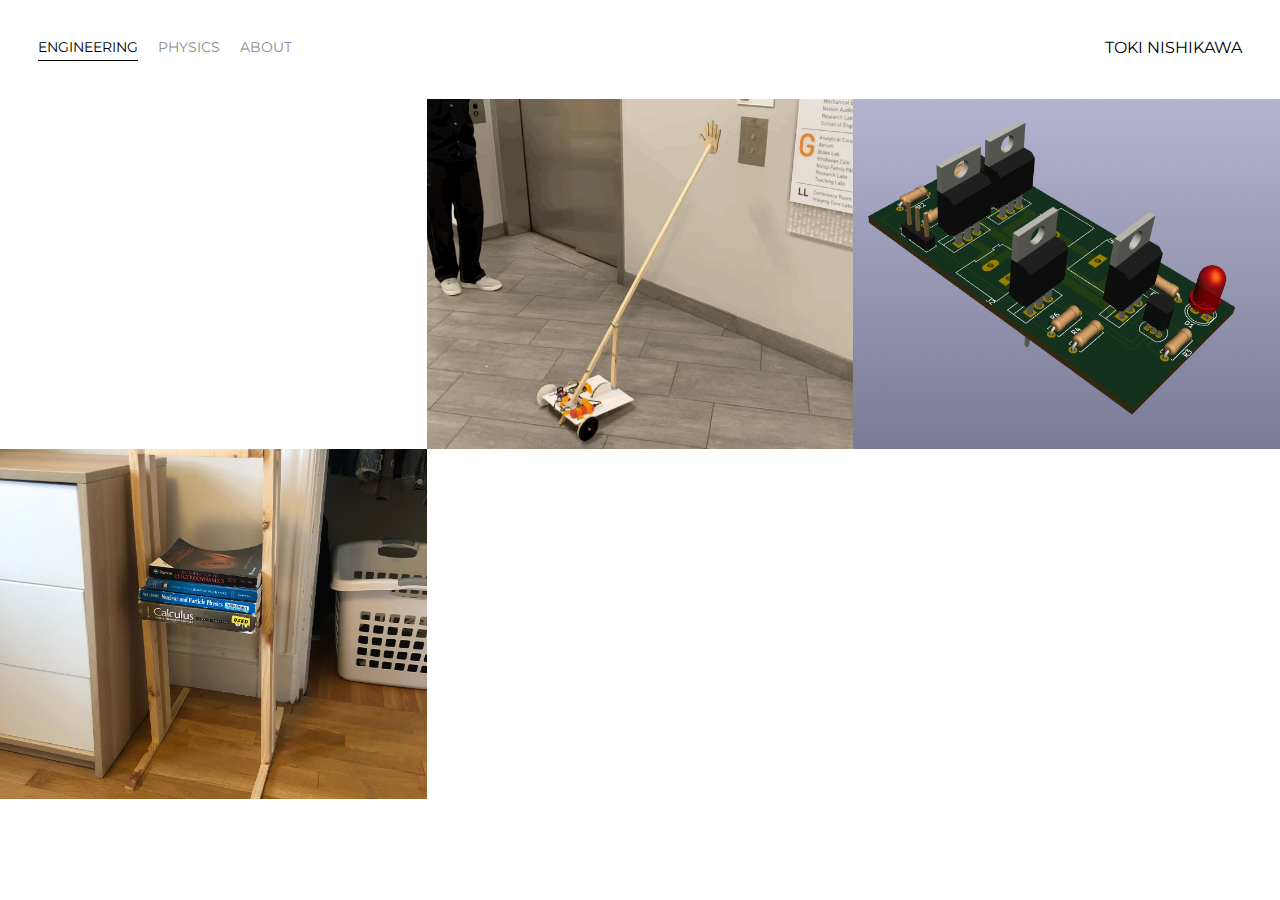
==== index.html @ 64f41827 "Add files via upload" ====
<!DOCTYPE html>
<html>
<head>
    <meta charset='UTF-8'>
    <title>Engineering</title>
    <link href="https://fonts.googleapis.com/css2?family=Montserrat&display=swap" rel="stylesheet">
    <link rel="stylesheet" href="styles.css">
</head>
<body>
    <div class="container">
        <div class="nav-wrapper">
            <div class="left-side">
                <div class="nav-link-wrapper active-nav-link">
                    <a href="index.html">Engineering</a>
                </div>

                <div class="nav-link-wrapper">
                    <a href="physics.html">Physics</a>
                </div>

                <div class="nav-link-wrapper">
                    <a href="about.html">About</a>
                </div>
            </div>

            <div class="right-side">
                <div class="brand">
                    <div>TOKI NISHIKAWA</div>
                </div>
            </div>
        </div>

        <div class="content-wrapper">
            <div class="portfolio-items-wrapper">
                <div class="portfolio-item-wrapper">
                    <div class="portfolio-img-background" style="background-image:url(images/LEDgame/p1.png)"></div>

                    <div class="img-text-wrapper">
                        <a href="LEDgame.html">
                        <div class="subtitle">
                            <h1>
                            LED Game
                            </h1>
                            A two-player reaction game – the alternating blue and green lights will eventually flash red, at which point the player must press the button as quickly as possible.
                        </div>
                        </a>
                    </div>
                </div>

                <div class="portfolio-item-wrapper">
                    <div class="portfolio-img-background" style="background-image:url(images/robot/p1.png)"></div>

                    <div class="img-text-wrapper">
                        <a href="robot.html">
                        <div class="subtitle">
                            <h1>
                            Robot
                            </h1>
                            A wirelessly controlled robot that can high-five people and ride elevators.
                        </div>
                        </a>
                    </div>
                </div>

                <div class="portfolio-item-wrapper">
                    <div class="portfolio-img-background" style="background-image:url(images/hbridge/cover.png)"></div>

                    <div class="img-text-wrapper">
                        <a href="hbridge.html">
                        <div class="subtitle">
                            <h1>
                            H-bridge
                            </h1>
                            An H-bridge motor controller which can make a DC motor spin in both directions.
                        </div>
                        </a>
                    </div>
                </div>

                <div class="portfolio-item-wrapper">
                    <div class="portfolio-img-background" style="background-image:url(images/shelf/full.jpg)"></div>

                    <div class="img-text-wrapper">
                        <a href="shelf.html">
                        <div class="subtitle">
                            <h1>
                            Wooden Shelf
                            </h1>
                            A wooden shelf crafted from a plank of wood.
                        </div>
                        </a>
                    </div>
                </div>
            </div>
        </div>
    </div>
</body>
<script>
    const portfolioItems = document.querySelectorAll('.portfolio-item-wrapper');
    portfolioItems.forEach(portfolioItem => {
        portfolioItem.addEventListener('mouseover', () => {
            console.log(portfolioItem.childNodes[1].classList)
            portfolioItem.childNodes[1].classList.add('image-blur');
        });

        portfolioItem.addEventListener('mouseout', () => {
            console.log(portfolioItem.childNodes[1].classList)
            portfolioItem.childNodes[1].classList.remove('image-blur');
        });
    });
</script>
</html>
---- styles.css ----
/* _________________________Master styles_________________________ */
body{
    /* margin>border>padding */
    font-family: "Montserrat", sans-serif;
    margin: 0px;
}

.container {
    display: grid;
    /* creates rows, 1fr means it takes up 100% of horizontal space*/
    grid-template-columns: 1fr;
}

/* _________________________Nav styles_________________________ */
.nav-wrapper{
    /* positions the divs next to each other */
    display: flex;
    /* positions the divs on each side of the page */
    justify-content: space-between;
    /* margin>border>padding */
    padding: 38px;
}

.left-side {
    /* positions the divs next to each other */
    display: flex;
}

.nav-wrapper > .left-side > div {
    /* space between the divs */
    margin-right: 20px;
    text-transform: uppercase;
    font-size: 0.9rem;
}
  
.nav-link-wrapper {
    height: 22px;
    border-bottom: 1px solid transparent;
    /* animation of border-bottom */
    transition: border-bottom 0.5s;
}

.nav-link-wrapper a {
    color: #8a8a8a;
    /* no underline */
    text-decoration: none;
    /* animation of color */
    transition: color 0.5s;
}

.nav-link-wrapper:hover {
    border-bottom: 1px solid black;
}

.nav-link-wrapper a:hover {
    color: black;
}

.active-nav-link {
    border-bottom: 1px solid black;
}

.active-nav-link a {
    color: black !important;
}

/* _________________________Portfolio styles_________________________ */
.portfolio-items-wrapper {
    display: grid;
    /* splits the row into thirds */
    grid-template-columns: 1fr 1fr 1fr;
}

.portfolio-item-wrapper {
    /* required if you want position:absolute elements nested inside */
    position: relative;
}

.portfolio-img-background {
    /* crops images to make them same size */
    background-size: cover;
    background-position: center;
    background-repeat: no-repeat;
    height: 350px;
    width: 100%;
}

.img-text-wrapper {
    /* forcing it to be in a position where it usually isn't */
    position: absolute;
    /* goes to very top */
    top: 0;
    display: flex;
    flex-direction: column;
    /* left to right centering */
    justify-content: center;
    /* top to bottom centering */
    align-items: center;
    height: 100%;
    text-align: center;
    padding-left: 100px;
    padding-right: 100px;
}

.img-text-wrapper .subtitle {
    transition: 1s;
    font-weight: 600;
    color: transparent;
}

.img-text-wrapper:hover .subtitle {
    color: lightseagreen;
    font-weight: 600;
}
.img-text-wrapper a{
    /* takes the underline off the project links  */
    text-decoration: none;
}

.image-blur {
    transition: 1s;
    filter: brightness(30%);
}

/* _________________________About styles_________________________ */
.two-column-wrapper {
    display: grid;
    grid-template-columns: 1fr 1fr;
}

.profile-image-wrapper img {
    width: 70%;
    padding: 50px;
}

.profile-content-wrapper {
    padding: 30px;
}
  
.profile-content-wrapper h1 {
    color: lightseagreen;
}

/* _________________________Project styles_________________________ */

.project-title-wrapper{
    display: flex;
    text-align: center;
    align-items: center;
    flex-direction: column;
}

.project-description-wrapper{
    padding: 30px;
    font-size: 0.95rem;
}

.project-description-wrapper h1 {
    color: silver;
}

.LEDgame-image1-wrapper img{
    width: 85%;
    padding: 50px;
}

.shelf-image1-wrapper img{
    width: 85%;
    padding: 50px;
}


.robot-image1-wrapper img{
    display: block;
    margin-left: auto;
    margin-right: auto;
    width: 50%;
    padding: 50px;
}

/* _________________________Physics styles_________________________ */
.physics-wrapper{
    /* positions the divs next to each other */
    display: block;
    /* margin>border>padding */
    padding: 40px;
    margin-left: 40px;
}

.physics-link-wrapper a{
    color: #8a8a8a;
    /* no underline */
    text-decoration: none;
    /* animation of color */
    transition: color 0.5s;
}

.physics-link-wrapper a:hover {
    color: black;
}

.physics-wrapper h1 {
    color: lightseagreen;
}

/* _________________________Tab Gallery styles_________________________ */

/* ______________Shelf______________ */
/* The grid: Four equal columns that floats next to each other */
.shelf-column {
    float: left;
    width: 14.2857%;
}
  
/* Style the images inside the grid */
.shelf-column img {
    opacity: 0.8;
    cursor: pointer;
    height: 206px;
    width: 206px;
}
  
.shelf-column img:hover {
    opacity: 1;
}

/* ______________LED Game______________ */
/* The grid: Four equal columns that floats next to each other */
.LEDgame-column {
    float: left;
    width: 12.5%;
}
  
/* Style the images inside the grid */
.LEDgame-column img {
    opacity: 0.8;
    cursor: pointer;
    height: 180px;
    width: 180px;
}
  
.LEDgame-column img:hover {
    opacity: 1;
}

/* ______________Robot______________ */
/* The grid: Four equal columns that floats next to each other */
.robot-column {
    float: left;
    width: 25%;
}
  
/* Style the images inside the grid */
.robot-column img {
    opacity: 0.8;
    cursor: pointer;
    height: 360px;
    width: 360px;
}
  
.robot-column img:hover {
    opacity: 1;
}

/* ______________All______________ */

/* Clear floats after the columns */
.row:after {
    content: "";
    display: table;
    clear: both;
}
  
/* The expanding image container (positioning is needed to position the close button and the text) */
.expanded-wrapper {
    position: relative;
    display: none;
}

.expanded-wrapper img{
    display: block;
    margin-left: auto;
    margin-right: auto;
    width: 40%;
    padding: 20px;
}
  
/* Expanding image text */
#imgtext {
    position: absolute;
    bottom: 25px;
    left: 440px;
    color: silver;
    font-size: 20px;
}

/* Closable button inside the image */
.closebtn {
    position: absolute;
    top: 10px;
    right: 15px;
    color: Black;
    font-size: 35px;
    cursor: pointer;
}
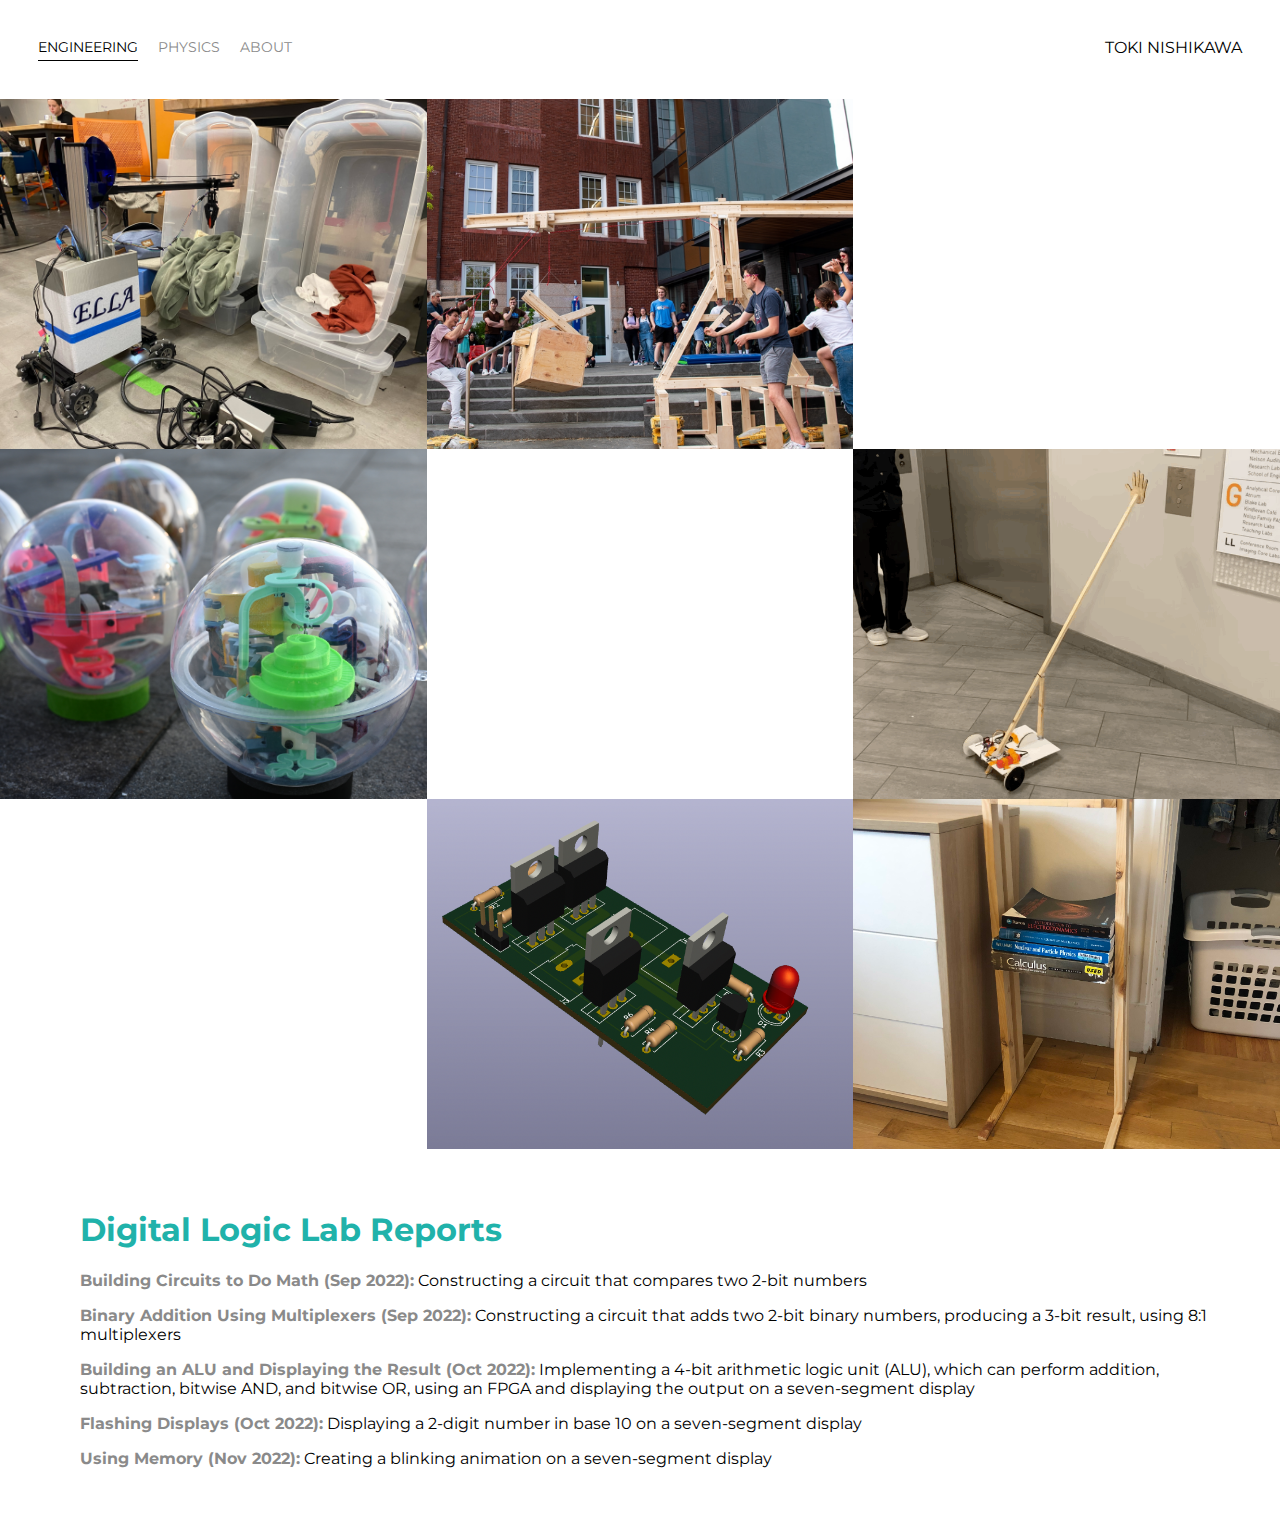
==== commit 3d8a9877: "Add files via upload" ====
--- a/index.html
+++ b/index.html
@@ -31,64 +31,159 @@
         </div>
 
         <div class="content-wrapper">
-            <div class="portfolio-items-wrapper">
-                <div class="portfolio-item-wrapper">
-                    <div class="portfolio-img-background" style="background-image:url(images/LEDgame/p1.png)"></div>
-
-                    <div class="img-text-wrapper">
-                        <a href="LEDgame.html">
-                        <div class="subtitle">
-                            <h1>
-                            LED Game
-                            </h1>
-                            A two-player reaction game – the alternating blue and green lights will eventually flash red, at which point the player must press the button as quickly as possible.
-                        </div>
-                        </a>
-                    </div>
-                </div>
-
-                <div class="portfolio-item-wrapper">
-                    <div class="portfolio-img-background" style="background-image:url(images/robot/p1.png)"></div>
-
-                    <div class="img-text-wrapper">
-                        <a href="robot.html">
-                        <div class="subtitle">
-                            <h1>
-                            Robot
-                            </h1>
-                            A wirelessly controlled robot that can high-five people and ride elevators.
-                        </div>
-                        </a>
-                    </div>
-                </div>
-
-                <div class="portfolio-item-wrapper">
-                    <div class="portfolio-img-background" style="background-image:url(images/hbridge/cover.png)"></div>
-
-                    <div class="img-text-wrapper">
-                        <a href="hbridge.html">
-                        <div class="subtitle">
-                            <h1>
-                            H-bridge
-                            </h1>
-                            An H-bridge motor controller which can make a DC motor spin in both directions.
-                        </div>
-                        </a>
-                    </div>
-                </div>
-
-                <div class="portfolio-item-wrapper">
-                    <div class="portfolio-img-background" style="background-image:url(images/shelf/full.jpg)"></div>
-
-                    <div class="img-text-wrapper">
-                        <a href="shelf.html">
-                        <div class="subtitle">
-                            <h1>
-                            Wooden Shelf
-                            </h1>
-                            A wooden shelf crafted from a plank of wood.
-                        </div>
-                        </a>
+            <div class="engineering-page-layout-wrapper">
+                <div class="portfolio-items-wrapper">
+                    <div class="portfolio-item-wrapper">
+                        <div class="portfolio-img-background" style="background-image:url(images/ella/p1.png)"></div>
+    
+                        <div class="img-text-wrapper">
+                            <a href="ella.html">
+                            <div class="subtitle">
+                                <h1>
+                                Electronic Laundry Loading Assistant (ELLA)
+                                </h1>
+                                A robot that autonomously moves laundry from the washer to the dryer.
+                            </div>
+                            </a>
+                        </div>
+                    </div>
+
+                    <div class="portfolio-item-wrapper">
+                        <div class="portfolio-img-background" style="background-image:url(images/crane/p2.png)"></div>
+    
+                        <div class="img-text-wrapper">
+                            <a href="crane.html">
+                            <div class="subtitle">
+                                <h1>
+                                Lifting Machine (Crane)
+                                </h1>
+                                A crane that can lift a 12-cubic-foot box onto a 30-inch platform 12 feet away.
+                            </div>
+                            </a>
+                        </div>
+                    </div>
+
+                    <div class="portfolio-item-wrapper">
+                        <div class="portfolio-img-background" style="background-image:url(images/recordplayer/p1.png)"></div>
+    
+                        <div class="img-text-wrapper">
+                            <a href="recordplayer.html">
+                            <div class="subtitle">
+                                <h1>
+                                Gravity-Powered Record Player
+                                </h1>
+                                An audible record player powered by releasing steel bars attached to pulley system.
+                            </div>
+                            </a>
+                        </div>
+                    </div>
+
+                    <div class="portfolio-item-wrapper">
+                        <div class="portfolio-img-background" style="background-image:url(images/puzzleball/p1.png)"></div>
+    
+                        <div class="img-text-wrapper">
+                            <a href="puzzleball.html">
+                            <div class="subtitle">
+                                <h1>
+                                Puzzle Ball
+                                </h1>
+                                A spherical puzzle ball inspired by Perplexus.
+                            </div>
+                            </a>
+                        </div>
+                    </div>
+
+                    <div class="portfolio-item-wrapper">
+                        <div class="portfolio-img-background" style="background-image:url(images/es4project/p1.png)"></div>
+    
+                        <div class="img-text-wrapper">
+                            <a href="es4project.html">
+                            <div class="subtitle">
+                                <h1>
+                                Reaction Game
+                                </h1>
+                                A reaction game built using the iCE40 FPGA.
+                            </div>
+                            </a>
+                        </div>
+                    </div>
+    
+                    <div class="portfolio-item-wrapper">
+                        <div class="portfolio-img-background" style="background-image:url(images/robot/p1.png)"></div>
+    
+                        <div class="img-text-wrapper">
+                            <a href="robot.html">
+                            <div class="subtitle">
+                                <h1>
+                                Robot
+                                </h1>
+                                A wirelessly controlled robot that can high-five people and ride elevators.
+                            </div>
+                            </a>
+                        </div>
+                    </div>
+
+                    <div class="portfolio-item-wrapper">
+                        <div class="portfolio-img-background" style="background-image:url(images/LEDgame/p1.png)"></div>
+    
+                        <div class="img-text-wrapper">
+                            <a href="LEDgame.html">
+                            <div class="subtitle">
+                                <h1>
+                                LED Game
+                                </h1>
+                                A two-player reaction game – the alternating blue and green lights will eventually flash red, at which point the player must press the button as quickly as possible.
+                            </div>
+                            </a>
+                        </div>
+                    </div>
+    
+                    <div class="portfolio-item-wrapper">
+                        <div class="portfolio-img-background" style="background-image:url(images/hbridge/cover.png)"></div>
+    
+                        <div class="img-text-wrapper">
+                            <a href="hbridge.html">
+                            <div class="subtitle">
+                                <h1>
+                                H-bridge
+                                </h1>
+                                An H-bridge motor controller which can make a DC motor spin in both directions.
+                            </div>
+                            </a>
+                        </div>
+                    </div>
+    
+                    <div class="portfolio-item-wrapper">
+                        <div class="portfolio-img-background" style="background-image:url(images/shelf/full.jpg)"></div>
+    
+                        <div class="img-text-wrapper">
+                            <a href="shelf.html">
+                            <div class="subtitle">
+                                <h1>
+                                Floating Textbook Shelf
+                                </h1>
+                                A wooden shelf with a floating textbook. 
+                            </div>
+                            </a>
+                        </div>
+                    </div>
+                </div>
+                <div class="engineering-page-reports-wrapper">
+                    <h1>Digital Logic Lab Reports</h1>
+                    <div class="link-wrapper">
+                        <p><a href="./engineeringfiles/ES4Lab2.pdf" download> <strong>Building Circuits to Do Math (Sep 2022):</strong></a> Constructing a circuit that compares two 2-bit numbers</p>
+                    </div>
+                    <div class="link-wrapper">
+                        <p><a href="./engineeringfiles/ES4Lab3.pdf" download> <strong>Binary Addition Using Multiplexers (Sep 2022):</strong></a> Constructing a circuit that adds two 2-bit binary numbers, producing a 3-bit result, using 8:1 multiplexers</p>
+                    </div>
+                    <div class="link-wrapper">
+                        <p><a href="./engineeringfiles/ES4Lab5.pdf" download> <strong>Building an ALU and Displaying the Result (Oct 2022):</strong></a> Implementing a 4-bit arithmetic logic unit (ALU), which can perform addition, subtraction, bitwise AND, and bitwise OR, using an FPGA and displaying the output on a seven-segment display</p>
+                    </div>
+                    <div class="link-wrapper">
+                        <p><a href="./engineeringfiles/ES4Lab6.pdf" download> <strong>Flashing Displays (Oct 2022):</strong></a> Displaying a 2-digit number in base 10 on a seven-segment display</p>
+                    </div>
+                    <div class="link-wrapper">
+                        <p><a href="./engineeringfiles/ES4Lab7.pdf" download> <strong>Using Memory (Nov 2022):</strong></a> Creating a blinking animation on a seven-segment display</p>
                     </div>
                 </div>
             </div>
--- a/styles.css
+++ b/styles.css
@@ -9,6 +9,28 @@
     display: grid;
     /* creates rows, 1fr means it takes up 100% of horizontal space*/
     grid-template-columns: 1fr;
+}
+
+.link-wrapper a{
+    color: #8a8a8a;
+    /* no underline */
+    text-decoration: none;
+    /* animation of color */
+    transition: color 0.5s;
+}
+
+.link-wrapper a:hover {
+    color: black;
+}
+
+.two-column-wrapper {
+    display: grid;
+    grid-template-columns: 1fr 1fr;
+}
+
+.two-row-wrapper {
+    display: grid;
+    grid-template-rows: 1fr 1fr;
 }
 
 /* _________________________Nav styles_________________________ */
@@ -65,9 +87,15 @@
 }
 
 /* _________________________Portfolio styles_________________________ */
+.engineering-page-layout-wrapper{
+    display: grid;
+    /* the rows will automatically adjust their height to fit the content they contain but won't collapse to zero height if the content is empty */
+    grid-auto-rows: minmax(0, auto);
+}
+
 .portfolio-items-wrapper {
     display: grid;
-    /* splits the row into thirds */
+    /* creates 3 columns */
     grid-template-columns: 1fr 1fr 1fr;
 }
 
@@ -117,23 +145,41 @@
     text-decoration: none;
 }
 
+.engineering-page-reports-wrapper{
+    /* positions the divs next to each other */
+    display: block;
+    /* margin>border>padding */
+    padding: 40px;
+    margin-left: 40px;
+}
+
+.engineering-page-reports-wrapper h1{
+    color: lightseagreen;
+}
+
 .image-blur {
     transition: 1s;
     filter: brightness(30%);
 }
 
 /* _________________________About styles_________________________ */
-.two-column-wrapper {
-    display: grid;
-    grid-template-columns: 1fr 1fr;
+
+
+.profile-image-wrapper{
+    display: flex;
+    justify-content: center;
+    align-items: center;
 }
 
 .profile-image-wrapper img {
     width: 70%;
-    padding: 50px;
 }
 
 .profile-content-wrapper {
+    display: flex;
+    justify-content: center;
+    align-items: center;
+    flex-direction: column;
     padding: 30px;
 }
   
@@ -159,17 +205,61 @@
     color: silver;
 }
 
+/* LED Game */
 .LEDgame-image1-wrapper img{
     width: 85%;
     padding: 50px;
 }
 
+/* ES4 Project */
+.es4project-image1-wrapper{
+    display: flex;
+    justify-content: center;
+    align-items: center;
+}
+.es4project-image1-wrapper img{
+    width: 60%;
+    padding: 50px;
+}
+
+/* Record Player */
+.recordplayer-image1-wrapper img{
+    width: 85%;
+    padding: 50px;
+}
+
+/* ELLA */
+.ella-image1-wrapper img{
+    width: 85%;
+    padding: 50px;
+}
+
+/* Crane */
+.crane-image1-wrapper img{
+    width: 70%;
+    padding: 50px;
+}
+
+/* Puzzle Ball */
+.puzzleball-image1-wrapper{
+    display: flex;
+    justify-content: center;
+    align-items: center;
+}
+
+.puzzleball-image1-wrapper img{
+    width: 50%;
+    padding: 50px;
+}
+
+
+/* Shelf */
 .shelf-image1-wrapper img{
     width: 85%;
     padding: 50px;
 }
 
-
+/* Robot */
 .robot-image1-wrapper img{
     display: block;
     margin-left: auto;
@@ -187,18 +277,6 @@
     margin-left: 40px;
 }
 
-.physics-link-wrapper a{
-    color: #8a8a8a;
-    /* no underline */
-    text-decoration: none;
-    /* animation of color */
-    transition: color 0.5s;
-}
-
-.physics-link-wrapper a:hover {
-    color: black;
-}
-
 .physics-wrapper h1 {
     color: lightseagreen;
 }
@@ -225,7 +303,7 @@
 }
 
 /* ______________LED Game______________ */
-/* The grid: Four equal columns that floats next to each other */
+/* The grid: 8 equal columns that floats next to each other */
 .LEDgame-column {
     float: left;
     width: 12.5%;
@@ -240,6 +318,25 @@
 }
   
 .LEDgame-column img:hover {
+    opacity: 1;
+}
+
+/* ______________es4 project______________ */
+/* The grid: 5 equal columns that floats next to each other */
+.es4project-column {
+    float: left;
+    width: 20%;
+}
+  
+/* Style the images inside the grid */
+.es4project-column img {
+    opacity: 0.8;
+    cursor: pointer;
+    height: 288px;
+    width: 288px;
+}
+  
+.es4project-column img:hover {
     opacity: 1;
 }
 
